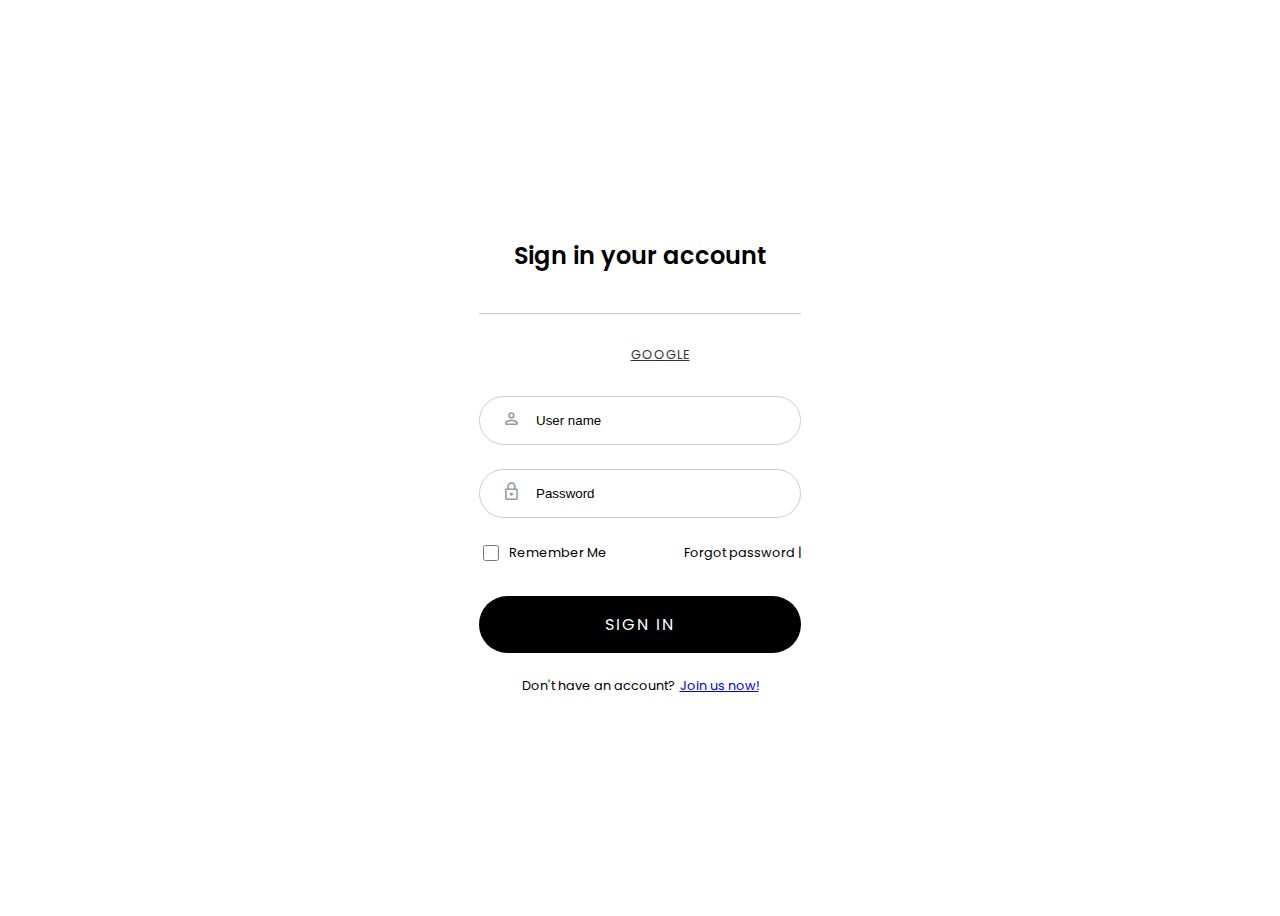
==== Final Product/html/index.html @ 8f4277ac "fix" ====
<!DOCTYPE html>
<html lang="en">
  <head>
    <meta charset="UTF-8" />
    <meta http-equiv="X-UA-Compatible" content="IE=edge" />
    <meta name="viewport" content="width=device-width, initial-scale=1.0" />
    <title>Trang đăng nhập</title>
    <link rel="stylesheet" href="../css/styledn.css" />

    <link
      rel="stylesheet"
      href="https://fonts.googleapis.com/css2?family=Material+Symbols+Rounded:opsz,wght,FILL,GRAD@48,300,0,0"
    />
  </head>
  <body>
    <div class="login-card-container" id="account">
      <div class="form-container">
        <div class="login-card-header">
          <h1>Sign in your account</h1>
        </div>
        <div class="login-card-social">
          <div class="login-card-social-btns">
            <a href="#">
              <img
                width="30"
                src="https://encrypted-tbn0.gstatic.com/images?q=tbn:ANd9GcQjzC2JyZDZ_RaWf0qp11K0lcvB6b6kYNMoqtZAQ9hiPZ4cTIOB"
                alt=""
              />
              Google
            </a>
          </div>
        </div>
        <form id="login">
          <div class="form-item">
            <span class="form-item-icon material-symbols-rounded">person</span>
            <input type="text" placeholder="User name " id="user_name" />
          </div>
          <div class="form-item">
            <span class="form-item-icon material-symbols-rounded">lock</span>
            <input type="password" placeholder="Password" id="password" />
          </div>
          <div class="form-item-other">
            <div class="checkbox">
              <input type="checkbox" id="rememberMeCheckbox" />
              <label for="rememberMeCheckbox">Remember Me</label>
            </div>
            <a onclick="forgotPW()" style="cursor: pointer"
              >Forgot password |</a
            >
          </div>

          <div class="btn" onclick="getInfo()">Sign In</div>
        </form>

        <div class="login-card-footer">
          Don't have an account?<a href="../html/register.html">Join us now!</a>
        </div>
      </div>
    </div>

    <script src="../js/scripts.js"></script>
  </body>
</html>
---- Final Product/css/styledn.css ----
@import url("..//css/reset.css");
@import url('https://fonts.googleapis.com/css2?family=Nunito:wght@300;400;500;600;700&family=Poppins:wght@400;600&display=swap');

body {
    font-family: 'Poppins', sans-serif;
    min-height: 100vh;
    background:#fff;
    display: flex;
    align-items: center;
    justify-content: center;
}

.form-container {
    width: 450px;
    background: rgba(255, 255, 255, .5);
    padding: 4rem;
    border-radius: 10px;
    position: relative;
}

.form-container::before {
    content: '';
    position: absolute;
    background: rgba(255, 255, 255, .15);
    inset: 0;
    transform: rotate(-5deg);
    z-index: -1;
}

.login-card-logo {
    margin-bottom: 2rem;
}

.login-card-logo img {
    width: 60px;
}

.login-card-logo,
.login-card-header,
.login-card-footer {
    text-align: center;
    display: flex;
    gap: 5px;
    justify-content: center;
    align-items: center;
}

.login-card a   {
    text-decoration: none;
    color: #35339a;
}

.login-card a:hover {
    text-decoration: underline;
}

.login-card-header {
    margin-bottom: 2rem;
}

.login-card-header h1 {
    font-size: 1.5rem;
    font-weight: 600;
    margin-bottom: .5rem;
}

.login-card-header h1 + div {
    font-size: calc(1rem * .8);
    opacity: .8;
}

#login {
    display: flex;
    flex-direction: column;
    gap: 1.5rem;
}

#login .form-item {
    position: relative;
}

#login .form-item .form-item-icon {
    position: absolute;
    top:.82rem;
    left: 1.4rem;
    font-size: 1.3rem;
    opacity: .4;
}

#login .checkbox {
    display: flex;
    align-items: center;
    gap: 7px;
}

#login .form-item-other {
    display: flex;
    align-items: center;
    justify-content: space-between;
    font-size: calc(1rem * .8);
    margin-bottom: .5rem;
}

.login-card-footer {
    margin-top: 1.5rem;
    font-size: calc(1rem * .8);
}

.form-container input[type="text"], 
.form-container input[type="password"], 
.form-container input[type="email"] {
    border: 1px solid #ccc;
    outline: none;
    background: rgba(255, 255, 255, .3);
    padding: 1rem 1.5rem;
    padding-left: calc(1rem * 3.5);
    border-radius: 100px;
    width: 100%;
    transition: background .5s;
}

.form-container input:focus {
    background: white;
}

.form-container input[type="checkbox"] {
    width: 16px;
    height: 16px;
    accent-color: black;
}

#login button {
    background: black;
    color: white;
    padding: 1rem;
    border-radius: 100px;
    text-transform: uppercase;
    letter-spacing: 2px;
    transition: background .5s;
}

.btn{
    background: black;
    text-align: center;
    color: white;
    padding: 1rem;
    border-radius: 100px;
    text-transform: uppercase;
    letter-spacing: 2px;
    transition: background .5s;
}

#login button:hover {
    background-color: rgba(0, 0, 0, .85);
    cursor: pointer;    
}

.login-card-social {
    display: flex;
    flex-direction: column;
    gap: 1.5rem;
    text-align: center;
    padding-top: 1rem;
    padding-bottom: 1rem;
    margin-top: 0.5rem;
    border-top: 1px solid #ccc;
}

.login-card-social > div {
    opacity: .8;
    text-transform: uppercase;
    letter-spacing: 1px;
    font-size: calc(1rem * .8);
}

.login-card-social-btns {
    display: flex;
    align-items: center;
    justify-content: center;
    gap: 1rem;
}

.login-card-social-btns a {
    display: flex;
    align-items: center;
    justify-content: center;
    gap: 10px;
    color: black;
    width: 100%;
    height: 50px;
    background: rgba(255, 255, 255, .6);
    border-radius: 100px;
    transition: all .5s;
}

.login-card-social-btns a:hover {
    background: white;
    transform: scale(1.1);
}

/* Responsive */

@media (max-width: 768px) {
    body{
        padding: 2rem 0;
    }

    .form-container {
        width: 280px;
        padding: 2rem;
    }
}
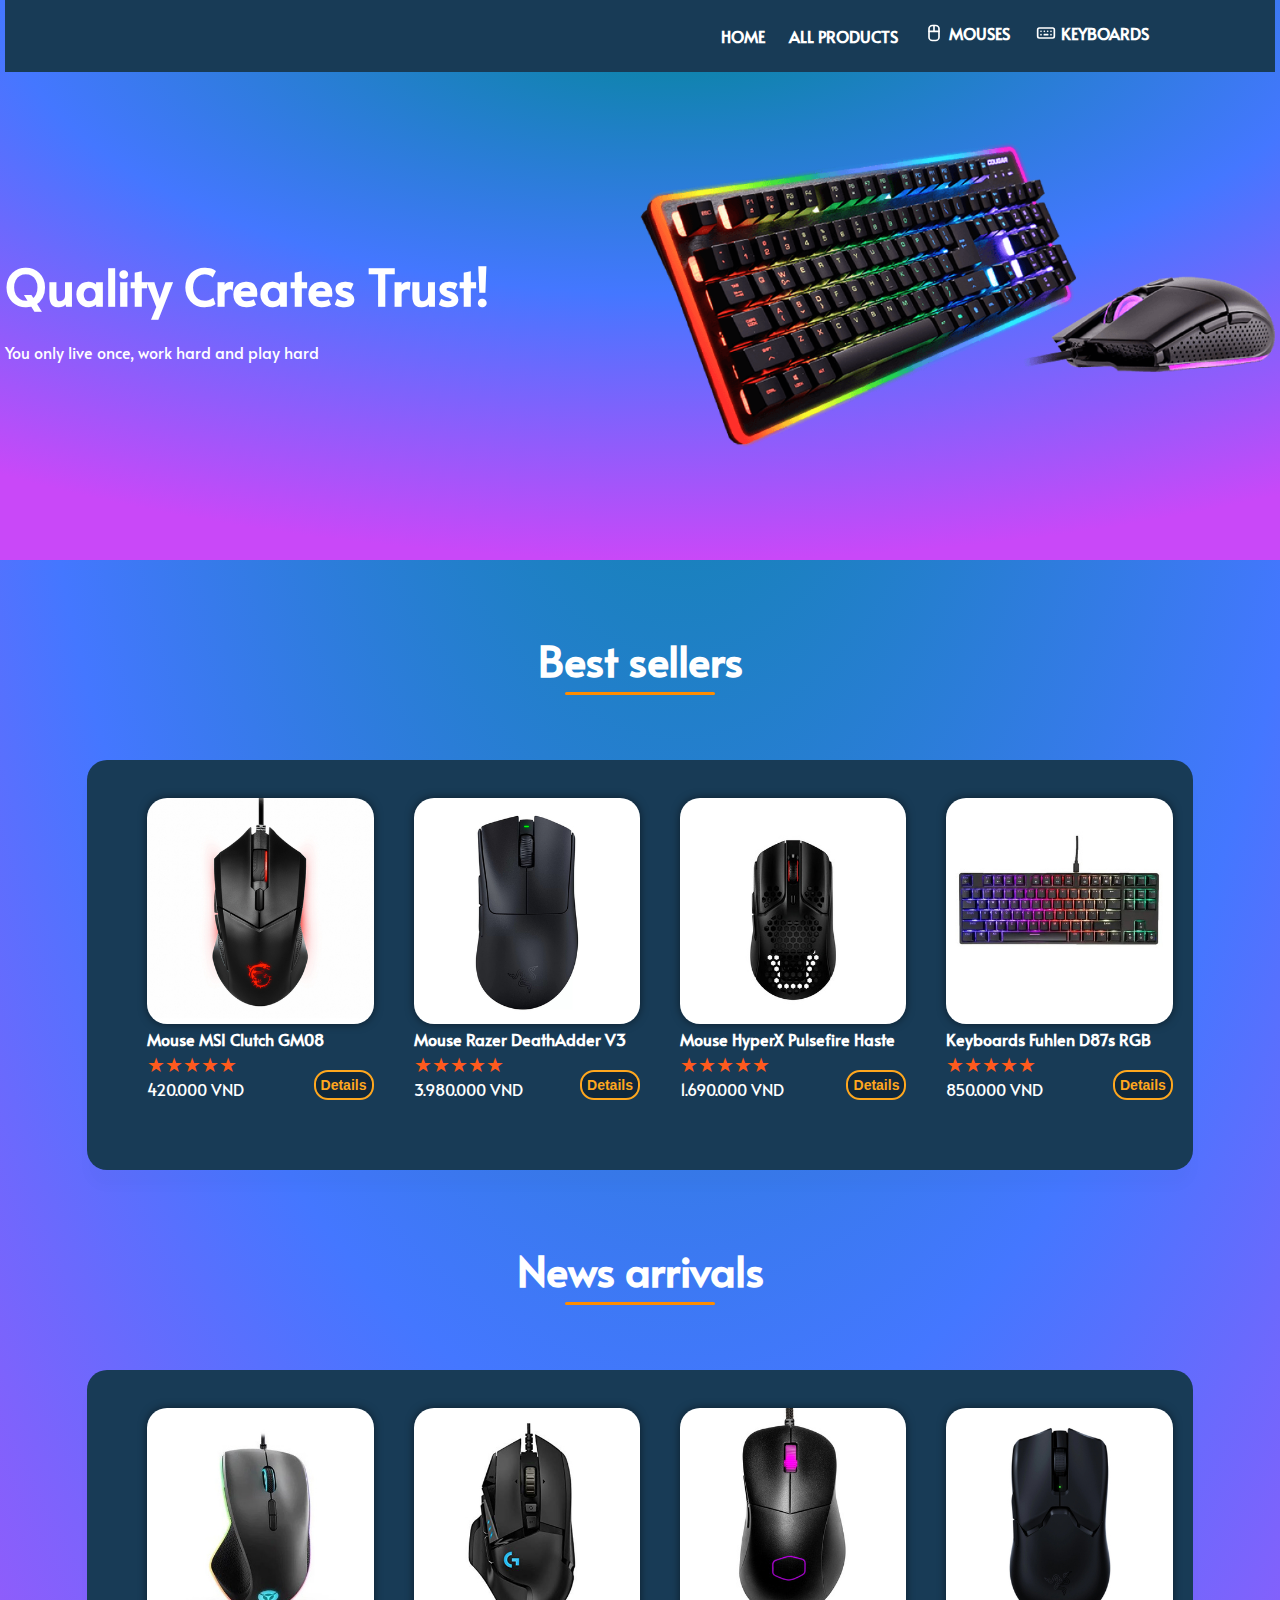
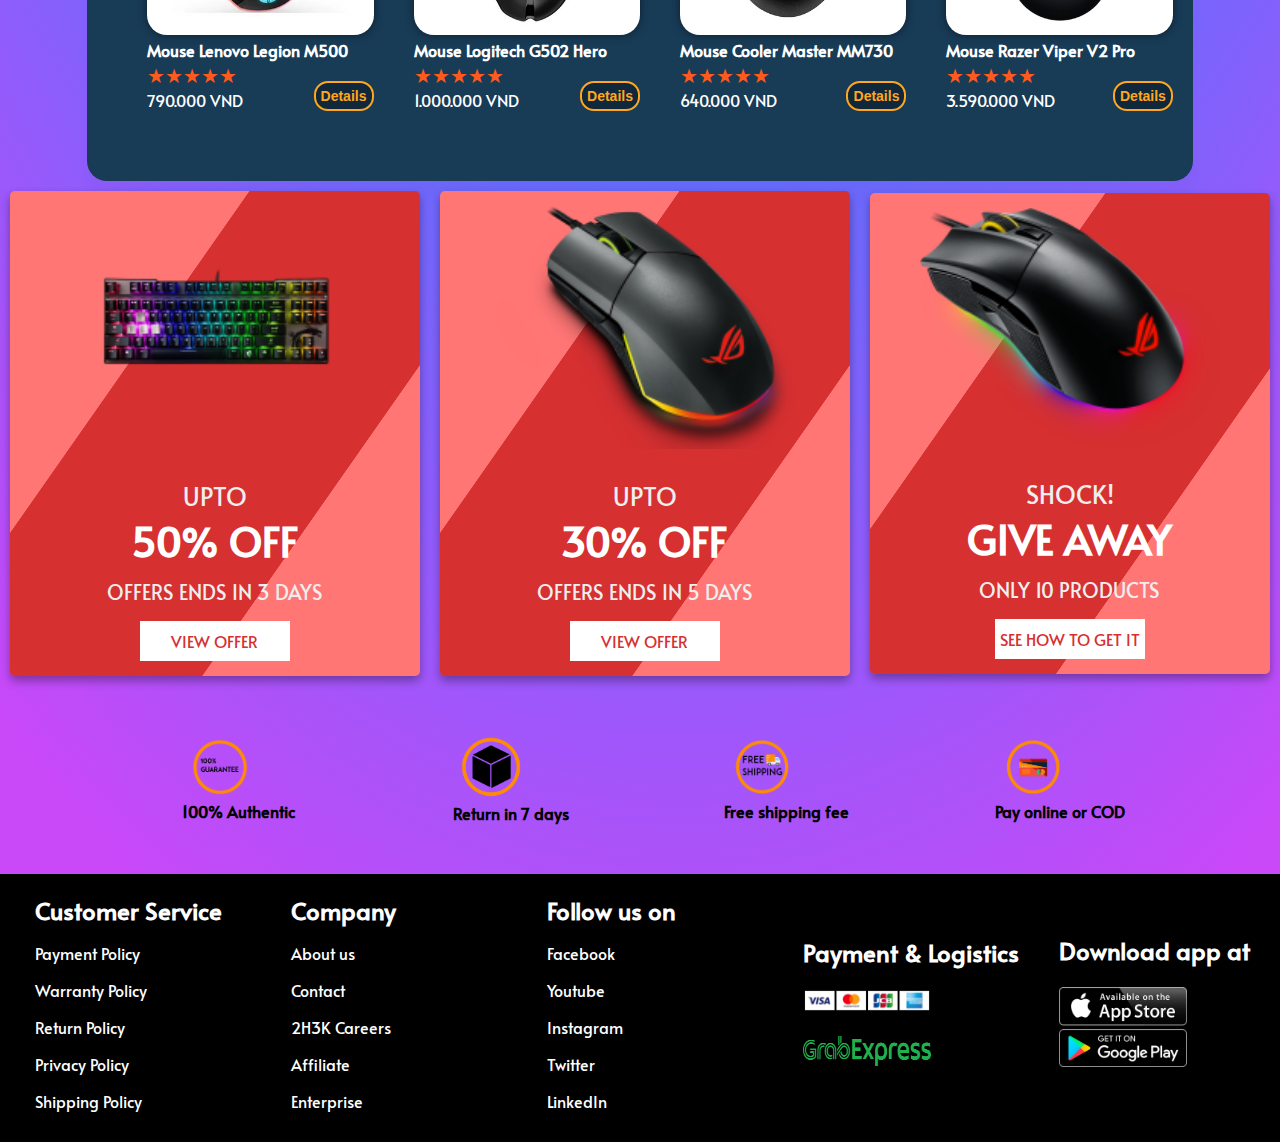
==== commit 113850a7: "fix" ====
--- a/Final Product/html/index.html
+++ b/Final Product/html/index.html
@@ -1,63 +1,287 @@
 <!DOCTYPE html>
 <html lang="en">
-  <head>
-    <meta charset="UTF-8" />
-    <meta http-equiv="X-UA-Compatible" content="IE=edge" />
-    <meta name="viewport" content="width=device-width, initial-scale=1.0" />
-    <title>Trang đăng nhập</title>
-    <link rel="stylesheet" href="../css/styledn.css" />
-
-    <link
-      rel="stylesheet"
-      href="https://fonts.googleapis.com/css2?family=Material+Symbols+Rounded:opsz,wght,FILL,GRAD@48,300,0,0"
-    />
-  </head>
-  <body>
-    <div class="login-card-container" id="account">
-      <div class="form-container">
-        <div class="login-card-header">
-          <h1>Sign in your account</h1>
-        </div>
-        <div class="login-card-social">
-          <div class="login-card-social-btns">
-            <a href="#">
-              <img
-                width="30"
-                src="https://encrypted-tbn0.gstatic.com/images?q=tbn:ANd9GcQjzC2JyZDZ_RaWf0qp11K0lcvB6b6kYNMoqtZAQ9hiPZ4cTIOB"
-                alt=""
-              />
-              Google
-            </a>
-          </div>
-        </div>
-        <form id="login">
-          <div class="form-item">
-            <span class="form-item-icon material-symbols-rounded">person</span>
-            <input type="text" placeholder="User name " id="user_name" />
-          </div>
-          <div class="form-item">
-            <span class="form-item-icon material-symbols-rounded">lock</span>
-            <input type="password" placeholder="Password" id="password" />
-          </div>
-          <div class="form-item-other">
-            <div class="checkbox">
-              <input type="checkbox" id="rememberMeCheckbox" />
-              <label for="rememberMeCheckbox">Remember Me</label>
-            </div>
-            <a onclick="forgotPW()" style="cursor: pointer"
-              >Forgot password |</a
-            >
-          </div>
-
-          <div class="btn" onclick="getInfo()">Sign In</div>
-        </form>
-
-        <div class="login-card-footer">
-          Don't have an account?<a href="../html/register.html">Join us now!</a>
-        </div>
-      </div>
-    </div>
-
-    <script src="../js/scripts.js"></script>
-  </body>
-</html>
+<head>
+	<meta charset="UTF-8">
+	<link rel="stylesheet" href="..\css\style.css">
+	<title>2H3K</title>
+	<link href="https://fonts.googleapis.com/css2?family=Alata&display=swap" rel="stylesheet">
+	<link rel="stylesheet" href="https://use.fontawesome.com/releases/v5.2.0/css/all.css" integrity="sha384-hWVjflwFxL6sNzntih27bfxkr27PmbbK/iSvJ+a4+0owXq79v+lsFkW54bOGbiDQ" crossorigin="anonymous">
+</head>
+<body onload = "AccountOn()">
+	<div class="container_all" style="width: 100%; position: absolute;">
+		<div class="cart" style="width: 100%; height: 100%;" id="cart">
+			<a class="closeCart" onclick="closeCart()" style="cursor: pointer;">×</a>
+			<h2>Your cart <i class="fas fa-shopping-cart"></i></h2>
+			<ul id="MyCart"></ul>
+		</div>
+		<div class="order" style="width: 100%; height: 100%;" id="order">
+			<a class="closeCart" onclick="closeOrder()" style="cursor: pointer;margin-top: -20px; color: black">×</a>
+			<h2 style="margin-top: 0%; color: black">Your order <i class="fas fa-clipboard-list"></i></h2>
+			<ul id="MyOrder" style="margin-left: 2%; margin-top: 1%; list-style-type: none;"></ul>
+		</div>
+		<div class="productDetail" id="product_detail">
+			<div class="row">
+				<div class="col-2" id="image"></div>
+				<div class="col-2">
+					<div class="info">
+						<a class="closeDetail" onclick="closeDetail()" style="cursor: pointer;">×</a>
+						<div id="productInfo"></div>
+						<b>Description: </b>
+						<p> 
+							. Condition : New <br>
+							. Insurance : 12 Months <br>
+							. Led : RGB 
+						</p>
+						<b>Color : </b>
+						<div>
+							<select id="Color">
+								
+								<option selected>Black</option>
+								<option>White</option>
+								
+							</select>
+						</div>
+						<b>Quantity: </b>
+						<div class="quantity"> 
+							<button class="quantitydown" onclick="quantitydown()">-</button> 
+							<input min='1' type="text" id="quantity" value="1"onkeypress="return (event.charCode == 8 || event.charCode == 0) ? null : event.charCode >= 48 && event.charCode <= 57">
+							<button class="quantityup" onclick="quantityup()">+</button>
+						</div>
+						<div id="atc" class="addToCart" style="cursor: pointer;">
+						</div>
+					</div>
+				</div>
+
+			</div>
+
+		</div>
+		<div class="header" id = "home">
+		<div class="container">
+			<div class="navbar" style="height: 72px;">
+				
+				
+				<div class="searchForm" id = "search">
+					<input type="text" class="input" 
+					placeholder="Search" onkeyup = "search()" id = "input">
+					<div class = "option">
+						<select id="search_type" onchange = "changeSearchType()">
+							<option>more than 1m</option>
+							<option>less than 1m</option>
+							<option>All</option>
+							<option selected>Price</option>
+						</select>
+						<select id="product_type" onchange = "changeProductType()">
+							<option>Keyboard</option>
+							<option>Mouse</option>
+							<option>All</option>
+							<option selected>Product type</option>
+						</select>
+					</div>
+					<div id = "search_result" class = "small-container">
+					</div>
+					<a class="closebtn" onclick="closeNav()" style="cursor: pointer;">×</a> 
+				</div>
+
+				<nav>
+					<ul id="MenuItems">
+						<li><a href="#home" id = "home-page" onclick = "home()">HOME</a></li>
+						<li><a onclick="showProducts()">ALL PRODUCTS</a></li>
+						<li><a onclick="showMouses()"><svg xmlns="http://www.w3.org/2000/svg"
+							class="icon icon-tabler icon-tabler-mouse-2" width="24"
+							height="20" viewBox="0 0 24 24" stroke-width="2"
+							stroke="currentColor" fill="none" stroke-linecap="round"
+							stroke-linejoin="round">
+							<path stroke="none" d="M0 0h24v24H0z" fill="none"></path>
+							<rect x="6" y="3" width="12" height="18" rx="4"></rect>
+							<path d="M12 3v7"></path>
+							<path d="M6 10h12"></path>
+						</svg>MOUSES</a></li>
+						<li><a onclick="showKeyboards()"><svg xmlns="http://www.w3.org/2000/svg"
+							class="icon icon-tabler icon-tabler-keyboard" width="24"
+							height="20" viewBox="0 0 24 24" stroke-width="2"
+							stroke="currentColor" fill="none" stroke-linecap="round"
+							stroke-linejoin="round">
+							<path stroke="none" d="M0 0h24v24H0z" fill="none"></path>
+							<rect x="2" y="6" width="20" height="12" rx="2"></rect>
+							<line x1="6" y1="10" x2="6" y2="10"></line>
+							<line x1="10" y1="10" x2="10" y2="10"></line>
+							<line x1="14" y1="10" x2="14" y2="10"></line>
+							<line x1="18" y1="10" x2="18" y2="10"></line>
+							<line x1="6" y1="14" x2="6" y2="14.01"></line>
+							<line x1="18" y1="14" x2="18" y2="14.01"></line>
+							<line x1="10" y1="14" x2="14" y2="14"></line>
+						</svg>KEYBOARDS</a></li>
+						<li><a title = "shopping cart" onclick="openCart()"><i style = "width: 80%;" class="fas fa-shopping-cart"></i></a></li>
+						<li><a title = "your order" id = "your_order" onclick = "yourOrder()" ><i class="fas fa-clipboard-list"></i></a></li>
+						<li><a title = "search" onclick = "openNav()"><i class="fas fa-search"></i></a></li>
+						<li id="acc"><a href="login.html" title = "log in" ><i class="fas fa-user"></i></a></li>
+						<li id="admin" style="display:none;"><a title="Admin" href="adminPage.html" onclick="gotoAdmin()"><i class="fas fa-users-cog"></i></a></li>
+						<li id="logOut" style="display:none;"><a title = "log out" id = "log_out" onclick = "logout()" ></a></li>
+					</ul>
+				</nav>
+				<span onclick="menutoggle()" class="menu-icon">&#9776</span>
+
+			</div>
+
+			<div class="row">
+				<div class="col-2" id = "propagation">
+					<h1>Quality Creates Trust!</h1>
+					<p>You only live once, work hard and play hard</p>
+				</div>
+				<div class="col-2">
+					<img src="..\image\homepic.png" id = "Endorser">
+				</div>
+			</div>
+		</div>
+		<div class="login-page" id = "account">
+			<div class="container">	
+				<div class="row">
+					<div class="col-3">
+						
+					</div>
+				</div>
+			</div>
+		</div>
+	</div>
+	<div class="small-container" id = "bs&na">
+		<h2 class="title">Best sellers</h2>
+		<div class="row2" id="bestSeller">
+		</div>
+		<h2 class="title">News arrivals</h2>
+		<div class="row2" id="newArrival">
+		</div>
+	</div>
+
+	<div class = "small-container" id = "all_products">
+	</div>
+	<ul class = "page-num" style = "display: none;" id = "page-num">
+	</ul>
+	<div class="banner-container">
+		<div class="banner">
+			<div class="keyboard">
+				<img src="..//image/keyboard.png">
+			</div>
+			<div class="content">
+				<span>upto</span>
+				<h3>50% Off</h3>
+				<p>offers ends in 3 days</p>
+				<a href="#" class="btn1">view offer</a>
+			</div>
+			
+		</div>
+		<div class="banner2">
+			<div class="mouse">
+				<img src="..//image/mouse.png">
+			</div>
+			<div class="content">
+				<span>upto</span>
+				<h3>30% Off</h3>
+				<p>offers ends in 5 days</p>
+				<a href="#" class="btn2">view offer</a>
+			</div>
+			
+		</div>
+		<div class="banner3">
+			<div class="mouse2">
+				<img src="..//image/mouse2.png">
+			</div>
+			<div class="content">
+				<span>Shock!</span>
+				<h3>Give Away</h3>
+				<p>only 10 products</p>
+				<a href="#" class="btn3">See how to get it</a>
+			</div>
+			
+		</div>
+	</div>
+
+	
+	<div class="website-features">
+			<div class="container">
+				<div class="row">
+					<div class="col-1">
+						<img src="..\image\ft1.png">
+						<div class="feature-text">
+							<p><b>100% Authentic</b></p>
+						</div>
+					</div>
+
+					<div class="col-1">
+						<img src="..\image\ft2.png">
+						<div class="feature-text">
+							<p><b>Return in 7 days</b></p>
+						</div>
+					</div>
+
+					<div class="col-1">
+						<img src="..\image\ft3.png">
+						<div class="feature-text">
+							<p><b>Free shipping fee</b></p>
+						</div>
+					</div>
+
+					<div class="col-1">
+						<img src="..\image\ft4.png">
+						<div class="feature-text">
+							<p><b>Pay online or COD</b></p>
+						</div>
+					</div>
+				
+				</div>
+			</div>		
+	</div>
+
+	<button onclick="topFunction()" id="BtnTop" title="Go to top">Top</button>
+
+	<div class="footer">
+		<div class="row">
+			<div class="col">
+				<h1>
+					Customer Service
+				</h1>
+				<p>Payment Policy</p>
+				<p>Warranty Policy</p>
+				<p>Return Policy</p>
+				<p>Privacy Policy</p>
+				<p>Shipping Policy</p>
+			</div>
+
+			<div class="col">
+				<h1>
+					Company
+				</h1>
+				<p>About us</p>
+				<p>Contact</p>
+				<p>2H3K Careers</p>
+				<p>Affiliate</p>
+				<p>Enterprise</p>
+			</div>
+
+			<div class="col">
+				<h1>
+					Follow us on
+				</h1>
+				<p>Facebook</p>
+				<p>Youtube</p>
+				<p>Instagram</p>
+				<p>Twitter</p>
+				<p>LinkedIn</p>
+			</div>
+			<div class="col">
+				<h1>
+					Payment & Logistics
+				</h1>
+				<img src="..//image/payment.png">
+				<img src="..//image/grabexpress.png" alt="logo" height="30">
+			</div>
+			
+			<div class="col">
+				<h1>Download app at</h1>
+					<img src="../image/apple.png" height="80">		
+			</div>
+		</div>
+	</div>
+	</div>
+	<script src = "../js/scripts.js"></script>
+</body>
+</html>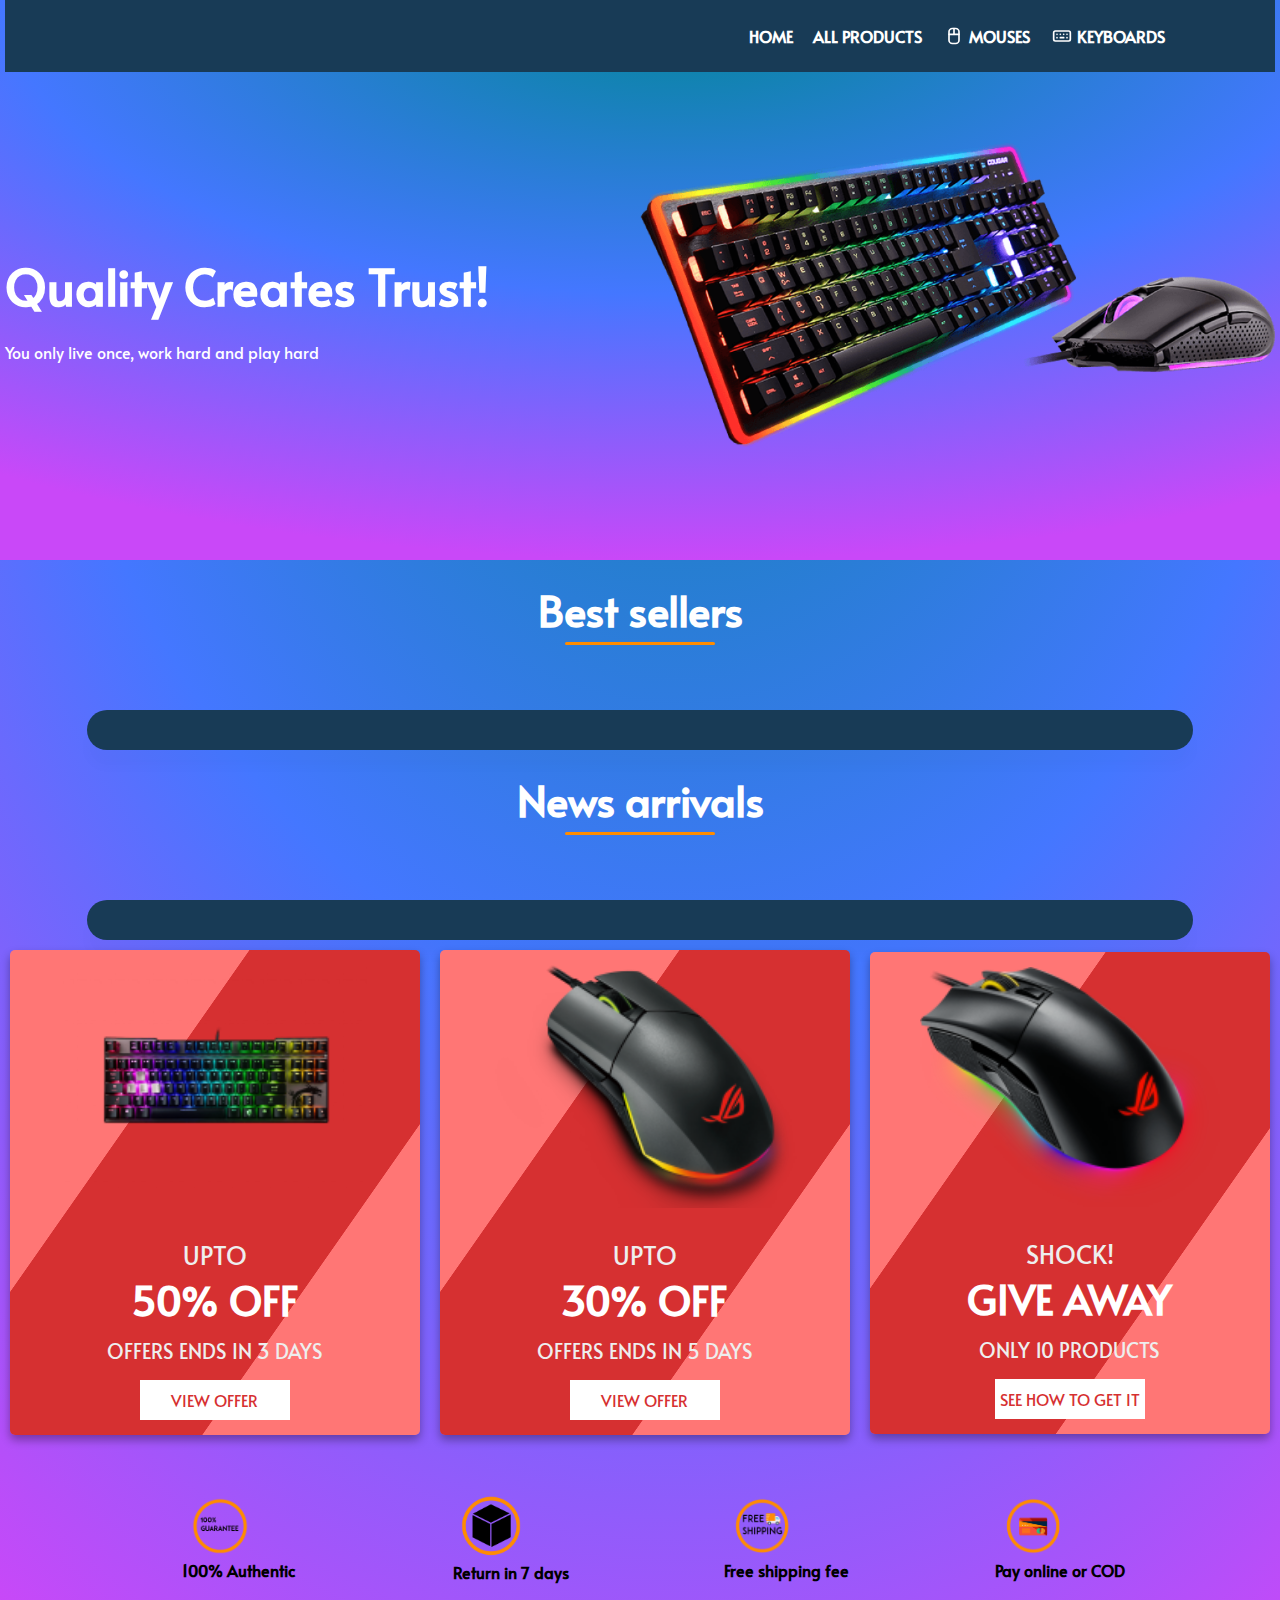
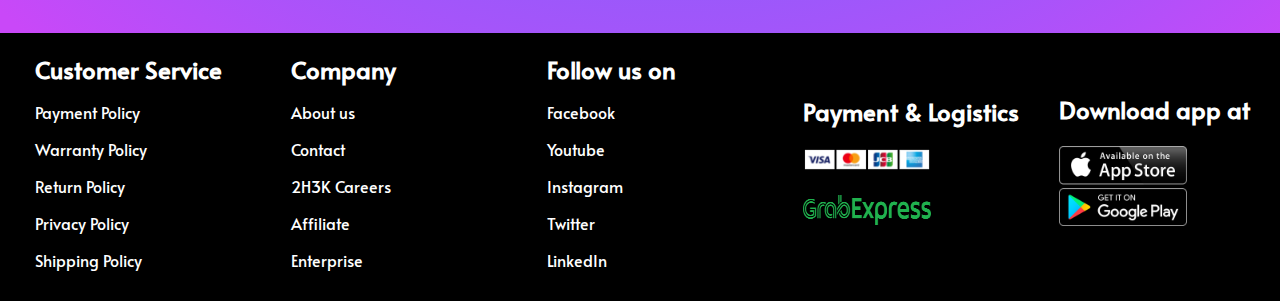
==== commit e869e704: "fix" ====
--- a/Final Product/html/index.html
+++ b/Final Product/html/index.html
@@ -3,7 +3,7 @@
 <head>
 	<meta charset="UTF-8">
 	<link rel="stylesheet" href="..\css\style.css">
-	<title>2H3K</title>
+	<title>Web</title>
 	<link href="https://fonts.googleapis.com/css2?family=Alata&display=swap" rel="stylesheet">
 	<link rel="stylesheet" href="https://use.fontawesome.com/releases/v5.2.0/css/all.css" integrity="sha384-hWVjflwFxL6sNzntih27bfxkr27PmbbK/iSvJ+a4+0owXq79v+lsFkW54bOGbiDQ" crossorigin="anonymous">
 </head>
@@ -151,11 +151,11 @@
 		<div class="row2" id="newArrival">
 		</div>
 	</div>
-
+	
+		<ul class = "page-num" style = "display: none;" id = "page-num">
+		</ul>
 	<div class = "small-container" id = "all_products">
 	</div>
-	<ul class = "page-num" style = "display: none;" id = "page-num">
-	</ul>
 	<div class="banner-container">
 		<div class="banner">
 			<div class="keyboard">
@@ -230,7 +230,26 @@
 				</div>
 			</div>		
 	</div>
-
+	
+	<form class="order-address">
+		<label for="houseNumber">Số Nhà:</label>
+		<input   type="text" id="houseNumber" name="houseNumber" required>
+	
+		<label for="street">Đường:</label>
+		<input type="text" id="street" name="street" required>
+	
+		<label for="ward">Phường:</label>
+		<input type="text" id="ward" name="ward" required>
+	
+		<label for="district">Quận:</label>
+		<input type="text" id="district" name="district" required>
+	
+		<label for="city">Thành Phố:</label>
+		<input type="text" id="city" name="city" required>
+	
+		<div  onclick="orderAddressBtn()">Gửi</div>
+	  </form>
+	
 	<button onclick="topFunction()" id="BtnTop" title="Go to top">Top</button>
 
 	<div class="footer">
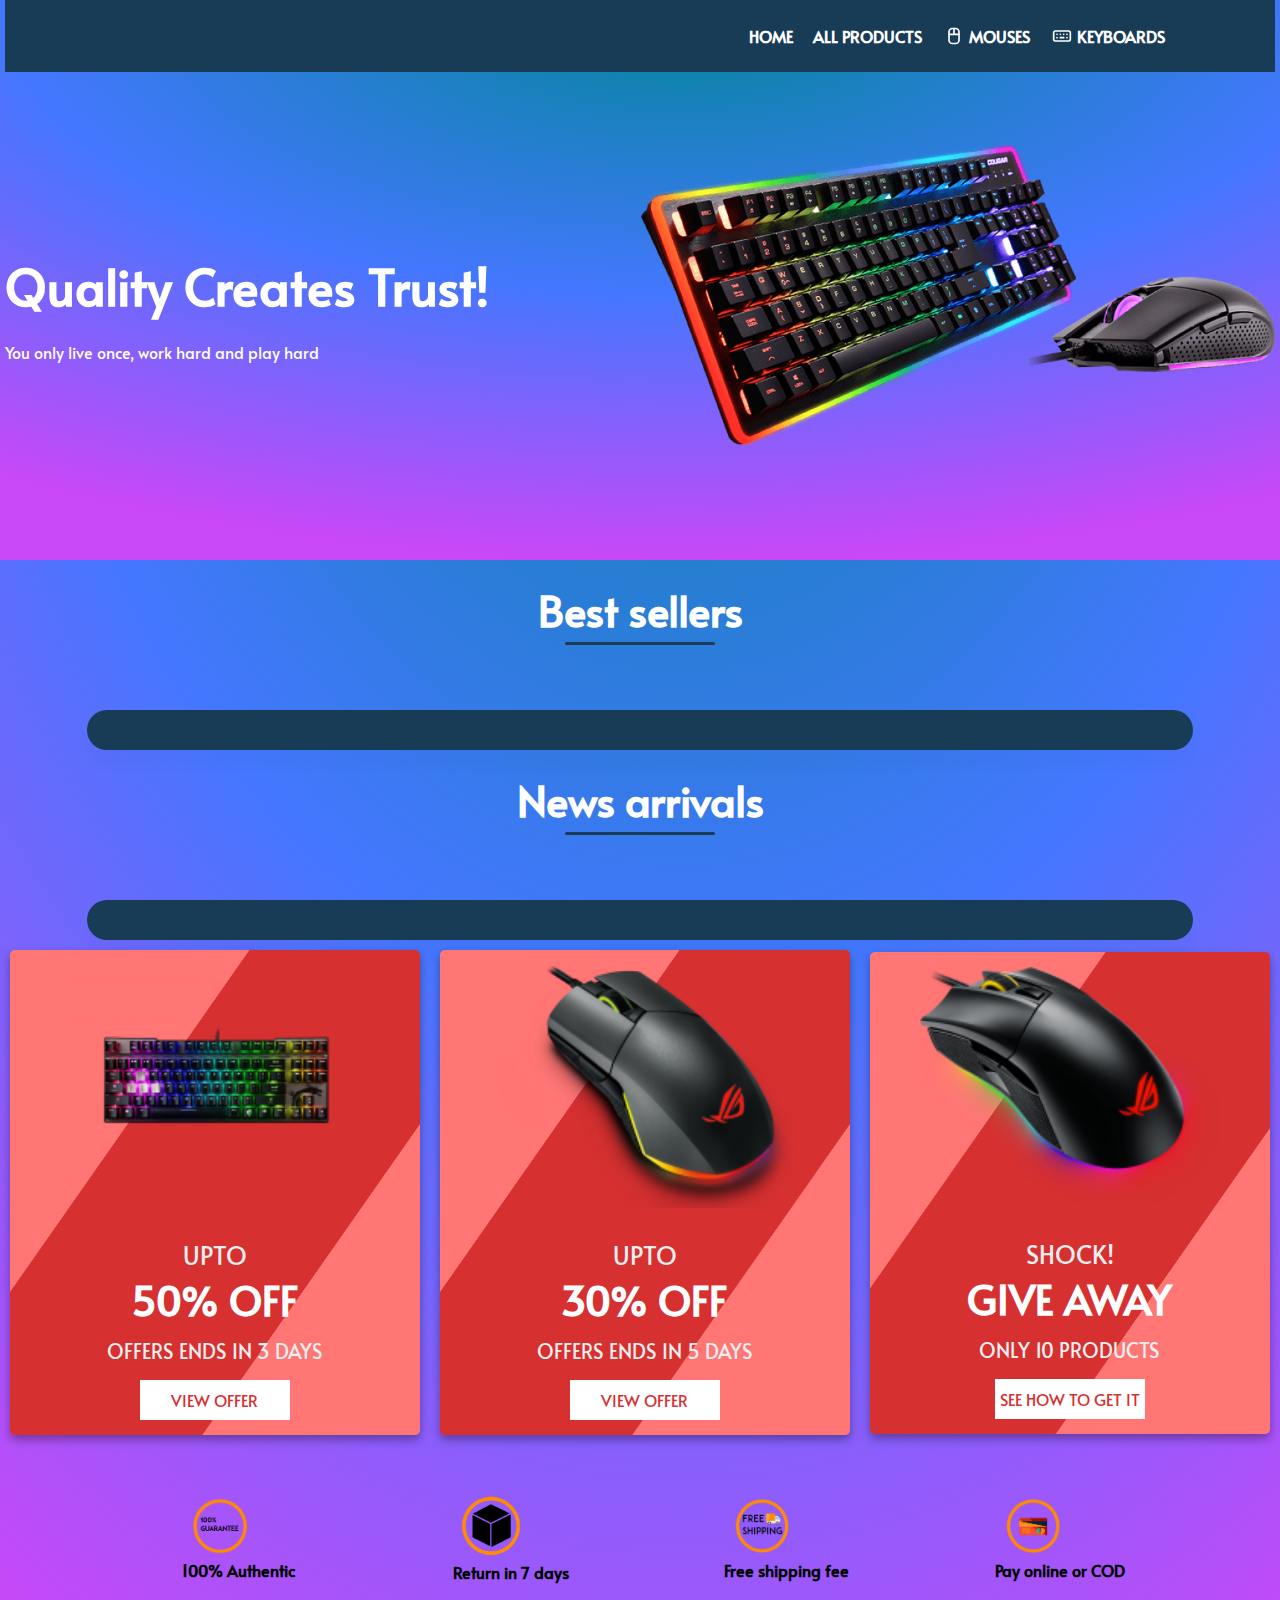
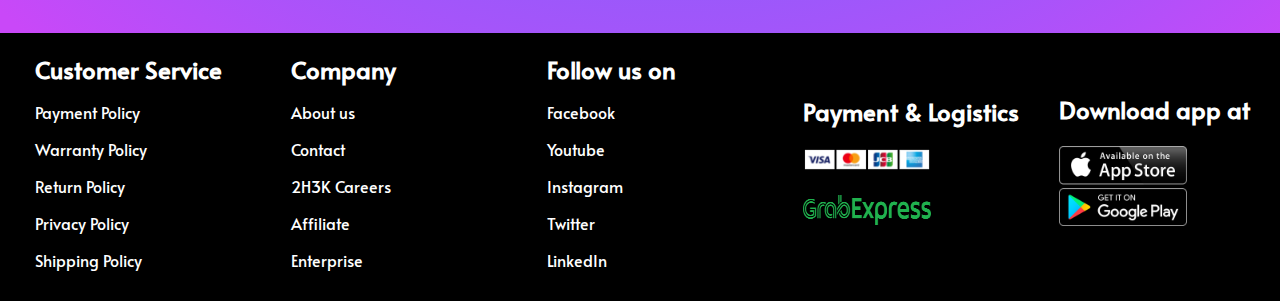
==== commit deff4a51: "fix" ====
--- a/Final Product/html/index.html
+++ b/Final Product/html/index.html
@@ -247,7 +247,7 @@
 		<label for="city">Thành Phố:</label>
 		<input type="text" id="city" name="city" required>
 	
-		<div  onclick="orderAddressBtn()">Gửi</div>
+		<div class="order-address-btn"  onclick="orderAddressBtn()">Gửi</div>
 	  </form>
 	
 	<button onclick="topFunction()" id="BtnTop" title="Go to top">Top</button>
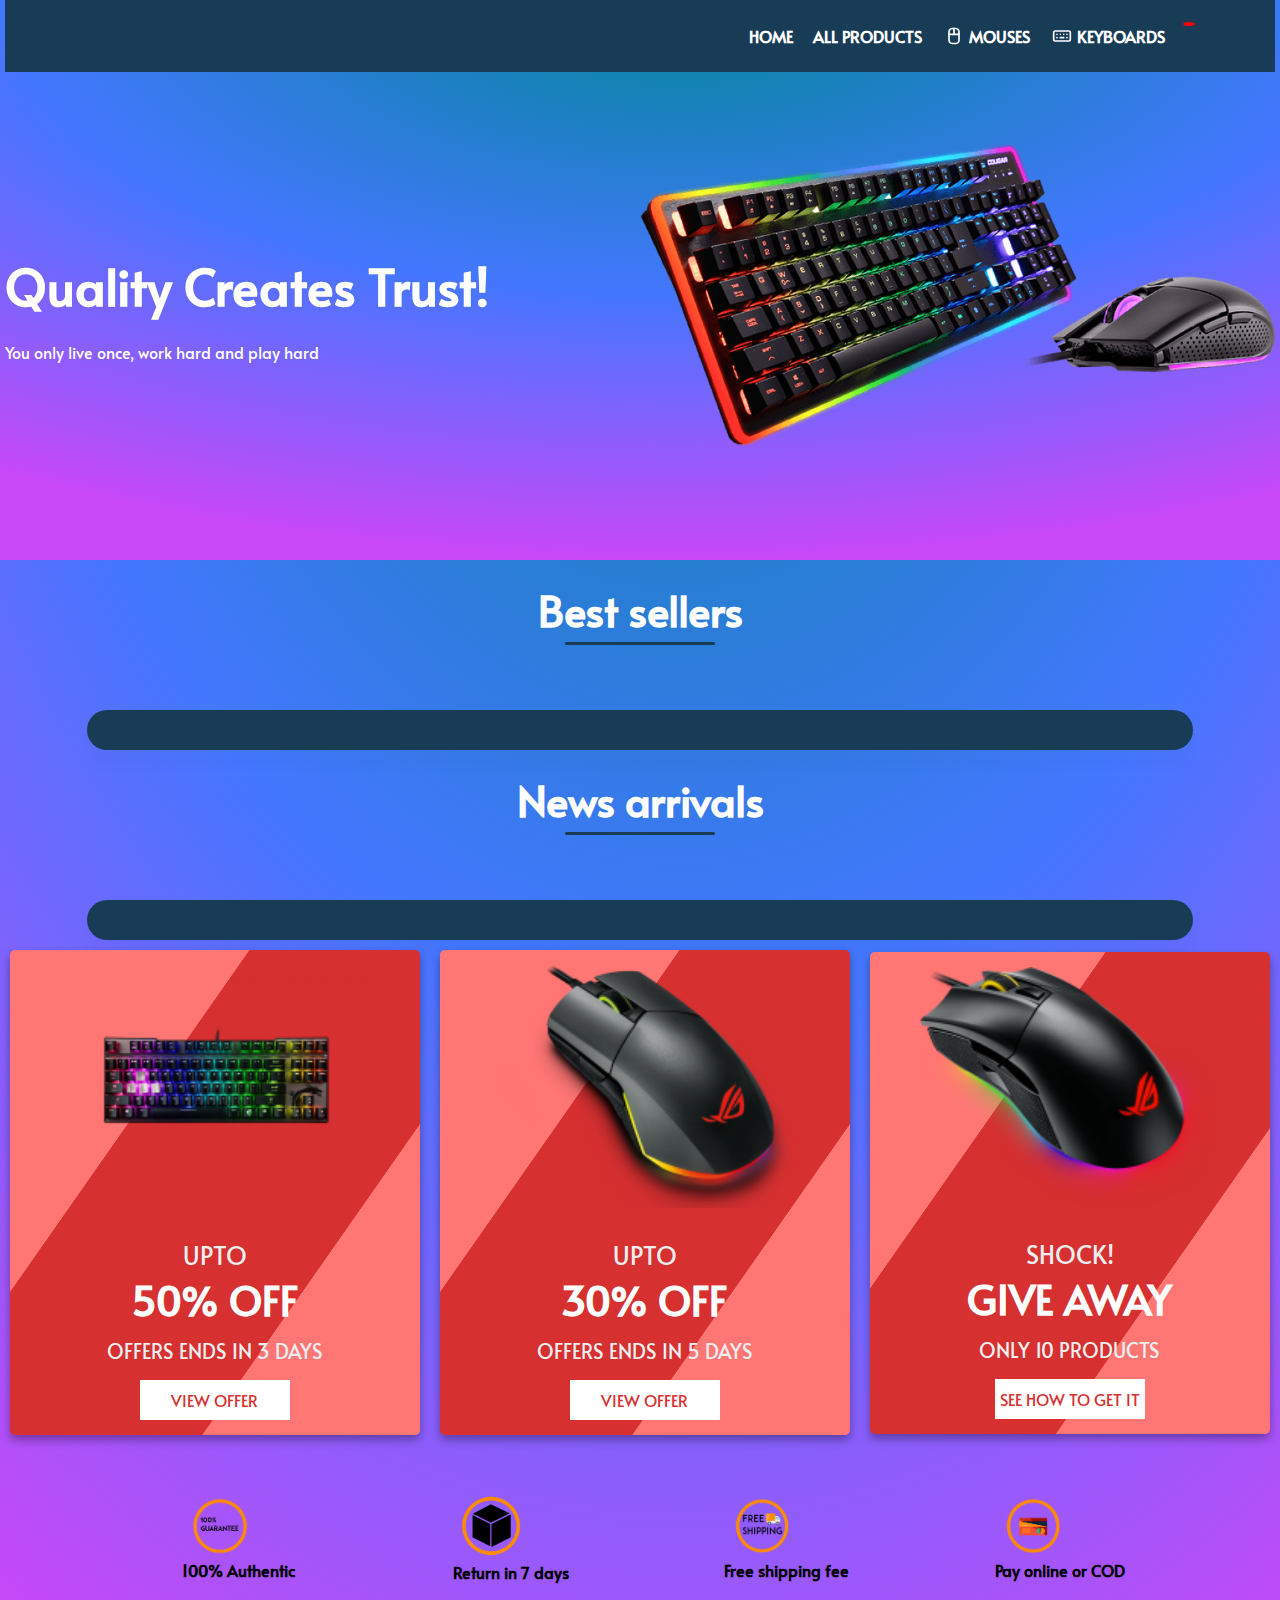
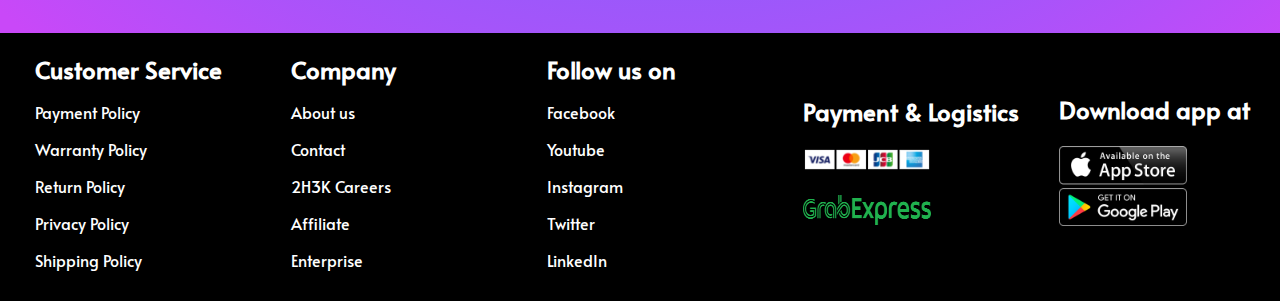
==== commit 4093f15c: "fix" ====
--- a/Final Product/html/index.html
+++ b/Final Product/html/index.html
@@ -111,7 +111,12 @@
 							<line x1="18" y1="14" x2="18" y2="14.01"></line>
 							<line x1="10" y1="14" x2="14" y2="14"></line>
 						</svg>KEYBOARDS</a></li>
-						<li><a title = "shopping cart" onclick="openCart()"><i style = "width: 80%;" class="fas fa-shopping-cart"></i></a></li>
+						<li><a title = "shopping cart" class="cart-btn" onclick="openCart()"><i style = "width: 80%;" class="fas fa-shopping-cart"></i>
+              <span class="after"></span>
+            </a>
+              
+            
+            </li>
 						<li><a title = "your order" id = "your_order" onclick = "yourOrder()" ><i class="fas fa-clipboard-list"></i></a></li>
 						<li><a title = "search" onclick = "openNav()"><i class="fas fa-search"></i></a></li>
 						<li id="acc"><a href="login.html" title = "log in" ><i class="fas fa-user"></i></a></li>
@@ -301,6 +306,7 @@
 		</div>
 	</div>
 	</div>
+	
 	<script src = "../js/scripts.js"></script>
 </body>
 </html>